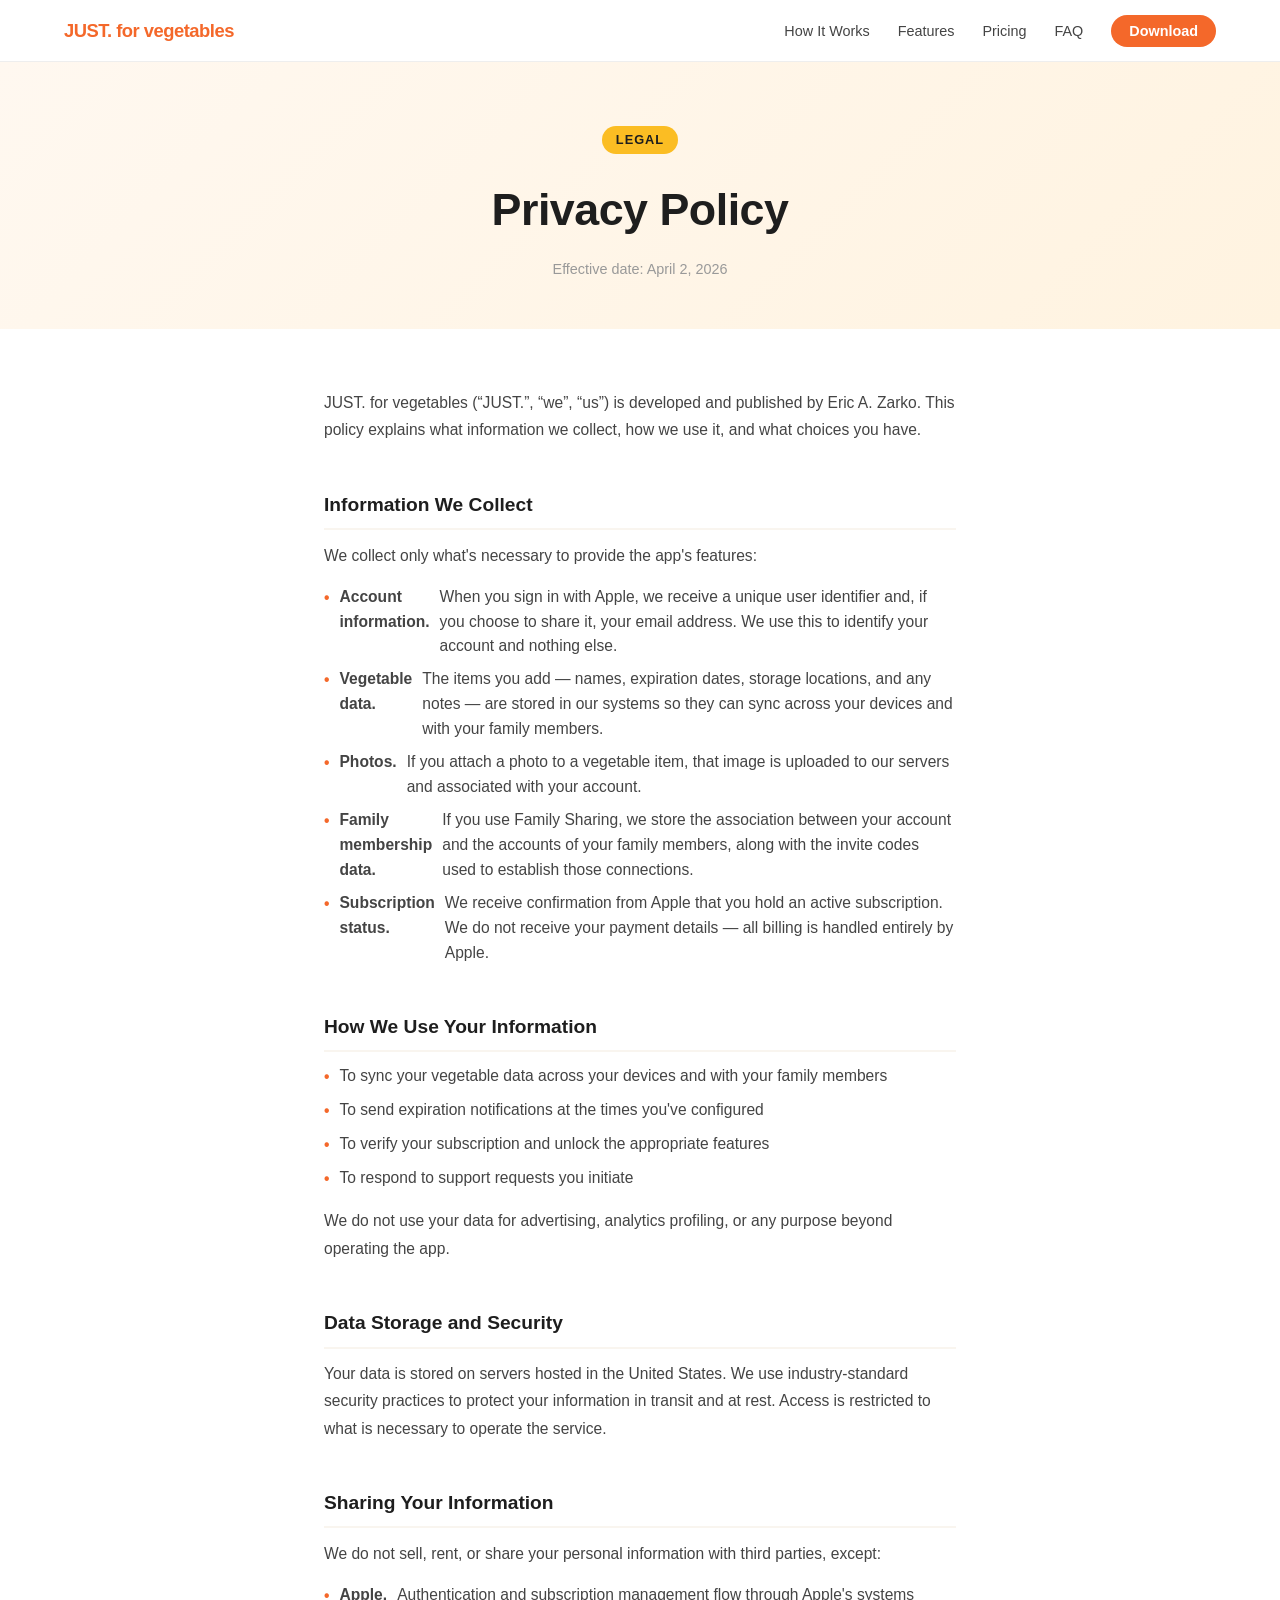
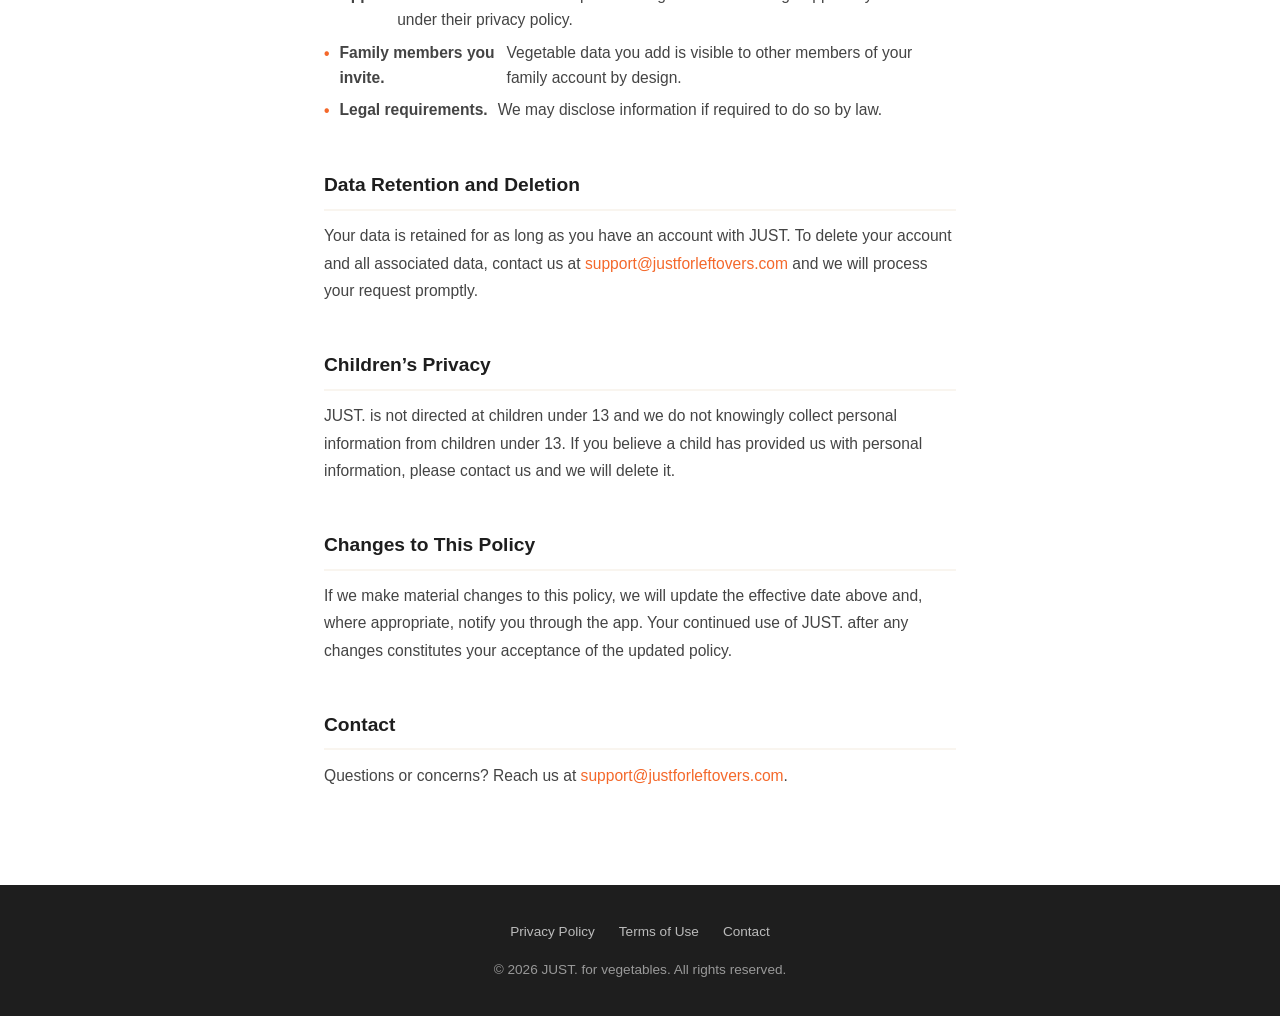
==== privacy.html @ 1070a165 "Initial commit" ====
<!DOCTYPE html>
<html lang="en">
<head>
  <meta charset="UTF-8" />
  <meta name="viewport" content="width=device-width, initial-scale=1.0" />
  <title>Privacy Policy — JUST. for vegetables</title>
  <link rel="stylesheet" href="/style.css" />
</head>
<body>

<!-- NAV -->
<nav>
  <a class="nav-logo" href="/">JUST. for vegetables</a>
  <ul class="nav-links">
    <li><a href="/#how">How It Works</a></li>
    <li><a href="/#features">Features</a></li>
    <li><a href="/#pricing">Pricing</a></li>
    <li><a href="/#faq">FAQ</a></li>
    <li><a href="/#cta" class="nav-cta">Download</a></li>
  </ul>
  <div class="hamburger" id="hamburger" aria-label="Menu">
    <span></span><span></span><span></span>
  </div>
</nav>
<div class="mobile-menu" id="mobileMenu">
  <a href="/#how" onclick="closeMenu()">How It Works</a>
  <a href="/#features" onclick="closeMenu()">Features</a>
  <a href="/#pricing" onclick="closeMenu()">Pricing</a>
  <a href="/#faq" onclick="closeMenu()">FAQ</a>
  <a href="/#cta" onclick="closeMenu()">Download</a>
</div>

<!-- PAGE HEADER -->
<div class="page-header">
  <div class="label">Legal</div>
  <h1>Privacy Policy</h1>
  <p class="meta">Effective date: April 2, 2026</p>
</div>

<!-- POLICY -->
<div class="policy-wrap">

  <p>JUST. for vegetables (&ldquo;JUST.&rdquo;, &ldquo;we&rdquo;, &ldquo;us&rdquo;) is developed and published by Eric A. Zarko. This policy explains what information we collect, how we use it, and what choices you have.</p>

  <h2>Information We Collect</h2>
  <p>We collect only what's necessary to provide the app's features:</p>
  <ul>
    <li><strong>Account information.</strong> When you sign in with Apple, we receive a unique user identifier and, if you choose to share it, your email address. We use this to identify your account and nothing else.</li>
    <li><strong>Vegetable data.</strong> The items you add — names, expiration dates, storage locations, and any notes — are stored in our systems so they can sync across your devices and with your family members.</li>
    <li><strong>Photos.</strong> If you attach a photo to a vegetable item, that image is uploaded to our servers and associated with your account.</li>
    <li><strong>Family membership data.</strong> If you use Family Sharing, we store the association between your account and the accounts of your family members, along with the invite codes used to establish those connections.</li>
    <li><strong>Subscription status.</strong> We receive confirmation from Apple that you hold an active subscription. We do not receive your payment details — all billing is handled entirely by Apple.</li>
  </ul>

  <h2>How We Use Your Information</h2>
  <ul>
    <li>To sync your vegetable data across your devices and with your family members</li>
    <li>To send expiration notifications at the times you've configured</li>
    <li>To verify your subscription and unlock the appropriate features</li>
    <li>To respond to support requests you initiate</li>
  </ul>
  <p>We do not use your data for advertising, analytics profiling, or any purpose beyond operating the app.</p>

  <h2>Data Storage and Security</h2>
  <p>Your data is stored on servers hosted in the United States. We use industry-standard security practices to protect your information in transit and at rest. Access is restricted to what is necessary to operate the service.</p>

  <h2>Sharing Your Information</h2>
  <p>We do not sell, rent, or share your personal information with third parties, except:</p>
  <ul>
    <li><strong>Apple.</strong> Authentication and subscription management flow through Apple's systems under their privacy policy.</li>
    <li><strong>Family members you invite.</strong> Vegetable data you add is visible to other members of your family account by design.</li>
    <li><strong>Legal requirements.</strong> We may disclose information if required to do so by law.</li>
  </ul>

  <h2>Data Retention and Deletion</h2>
  <p>Your data is retained for as long as you have an account with JUST. To delete your account and all associated data, contact us at <a href="mailto:support@justforleftovers.com">support@justforleftovers.com</a> and we will process your request promptly.</p>

  <h2>Children&rsquo;s Privacy</h2>
  <p>JUST. is not directed at children under 13 and we do not knowingly collect personal information from children under 13. If you believe a child has provided us with personal information, please contact us and we will delete it.</p>

  <h2>Changes to This Policy</h2>
  <p>If we make material changes to this policy, we will update the effective date above and, where appropriate, notify you through the app. Your continued use of JUST. after any changes constitutes your acceptance of the updated policy.</p>

  <h2>Contact</h2>
  <p>Questions or concerns? Reach us at <a href="mailto:support@justforleftovers.com">support@justforleftovers.com</a>.</p>

</div>

<!-- FOOTER -->
<footer>
  <div class="footer-links">
    <a href="/privacy.html">Privacy Policy</a>
    <a href="/terms.html">Terms of Use</a>
    <a href="/contact.html">Contact</a>
  </div>
  <p>&copy; 2026 JUST. for vegetables. All rights reserved.</p>
</footer>

<script>
  const hamburger = document.getElementById('hamburger');
  const mobileMenu = document.getElementById('mobileMenu');
  hamburger.addEventListener('click', () => mobileMenu.classList.toggle('open'));
  function closeMenu() { mobileMenu.classList.remove('open'); }
</script>
</body>
</html>
---- style.css ----
*, *::before, *::after { box-sizing: border-box; margin: 0; padding: 0; }

:root {
  --orange:  #F4682A;
  --yellow:  #FBBD23;
  --green:   #4CAF72;
  --dark:    #1E1E1E;
  --mid:     #444;
  --light:   #F9F5EF;
  --white:   #FFFFFF;
  --radius:  14px;
}

html { scroll-behavior: smooth; }

body {
  font-family: -apple-system, BlinkMacSystemFont, "Segoe UI", Roboto, sans-serif;
  background: var(--white);
  color: var(--dark);
  line-height: 1.6;
}

/* ── NAV ── */
nav {
  position: sticky;
  top: 0;
  z-index: 100;
  background: rgba(255,255,255,0.92);
  backdrop-filter: blur(10px);
  border-bottom: 1px solid #eee;
  display: flex;
  align-items: center;
  justify-content: space-between;
  padding: 0 5%;
  height: 62px;
}
.nav-logo {
  font-size: 1.15rem;
  font-weight: 800;
  color: var(--orange);
  letter-spacing: -0.5px;
  text-decoration: none;
}
.nav-links { display: flex; gap: 28px; list-style: none; }
.nav-links a {
  text-decoration: none;
  color: var(--mid);
  font-size: 0.9rem;
  font-weight: 500;
  transition: color 0.2s;
}
.nav-links a:hover { color: var(--orange); }
.nav-cta {
  background: var(--orange);
  color: var(--white) !important;
  padding: 8px 18px;
  border-radius: 20px;
  font-weight: 600 !important;
}
.nav-cta:hover { background: #d9531e; color: var(--white) !important; }
.hamburger { display: none; flex-direction: column; gap: 5px; cursor: pointer; }
.hamburger span { display: block; width: 24px; height: 2px; background: var(--dark); border-radius: 2px; transition: all 0.3s; }
.mobile-menu {
  display: none;
  flex-direction: column;
  gap: 0;
  background: var(--white);
  border-bottom: 1px solid #eee;
  padding: 8px 5%;
}
.mobile-menu a {
  display: block;
  padding: 12px 0;
  text-decoration: none;
  color: var(--mid);
  font-size: 1rem;
  font-weight: 500;
  border-bottom: 1px solid #f0f0f0;
}
.mobile-menu a:last-child { border-bottom: none; }
.mobile-menu.open { display: flex; }

/* ── FOOTER ── */
footer {
  background: var(--dark);
  color: #999;
  text-align: center;
  padding: 36px 5%;
  font-size: 0.85rem;
}
footer a { color: #bbb; text-decoration: none; }
footer a:hover { color: var(--white); }
.footer-links { display: flex; justify-content: center; gap: 24px; margin-bottom: 16px; flex-wrap: wrap; }

/* ── PAGE HEADER (legal pages) ── */
.page-header {
  background: linear-gradient(135deg, #FFF8F0 0%, #FFF3E0 100%);
  padding: 64px 5% 48px;
  text-align: center;
}
.page-header .label {
  display: inline-block;
  background: var(--yellow);
  color: var(--dark);
  font-size: 0.8rem;
  font-weight: 700;
  text-transform: uppercase;
  letter-spacing: 1px;
  padding: 4px 14px;
  border-radius: 20px;
  margin-bottom: 20px;
}
.page-header h1 {
  font-size: clamp(1.8rem, 4vw, 2.8rem);
  font-weight: 900;
  letter-spacing: -0.5px;
  color: var(--dark);
  margin-bottom: 12px;
}
.page-header .meta {
  font-size: 0.9rem;
  color: #999;
}

/* ── POLICY CONTENT (legal pages) ── */
.policy-wrap {
  max-width: 760px;
  margin: 0 auto;
  padding: 60px 5% 80px;
}
.policy-wrap h2 {
  font-size: 1.2rem;
  font-weight: 800;
  color: var(--dark);
  margin: 2.4em 0 0.6em;
  padding-bottom: 0.4em;
  border-bottom: 2px solid var(--light);
}
.policy-wrap p {
  font-size: 0.975rem;
  color: var(--mid);
  line-height: 1.75;
  margin-bottom: 1em;
}
.policy-wrap ul {
  list-style: none;
  margin: 0.5em 0 1em;
  display: flex;
  flex-direction: column;
  gap: 8px;
}
.policy-wrap ul li {
  display: flex;
  align-items: flex-start;
  gap: 10px;
  font-size: 0.975rem;
  color: var(--mid);
  line-height: 1.6;
}
.policy-wrap ul li::before {
  content: "•";
  color: var(--orange);
  font-weight: 900;
  flex-shrink: 0;
  margin-top: 1px;
}
.policy-wrap a { color: var(--orange); text-decoration: none; }
.policy-wrap a:hover { text-decoration: underline; }

/* ── CONTACT FORM (contact page) ── */
.contact-wrap {
  max-width: 620px;
  margin: 0 auto;
  padding: 56px 5% 80px;
}
.contact-form {
  background: var(--white);
  border: 1.5px solid #EEE;
  border-radius: var(--radius);
  padding: 36px 32px;
  display: flex;
  flex-direction: column;
  gap: 22px;
}
.form-row { display: flex; flex-direction: column; gap: 8px; }
.form-row label {
  font-size: 0.85rem;
  font-weight: 700;
  color: var(--dark);
  letter-spacing: 0.2px;
}
.form-row input,
.form-row select,
.form-row textarea {
  font: inherit;
  color: var(--dark);
  background: var(--light);
  border: 1.5px solid #EEE;
  border-radius: 10px;
  padding: 12px 14px;
  transition: border-color 0.2s, background 0.2s;
  width: 100%;
}
.form-row textarea { resize: vertical; min-height: 140px; }
.form-row input:focus,
.form-row select:focus,
.form-row textarea:focus {
  outline: none;
  border-color: var(--orange);
  background: var(--white);
}
.form-row input::placeholder,
.form-row textarea::placeholder { color: #999; }
.honeypot {
  position: absolute;
  left: -9999px;
  width: 1px;
  height: 1px;
  opacity: 0;
}
.form-submit {
  align-self: flex-start;
  border: none;
  font-family: inherit;
}
.form-submit:disabled { opacity: 0.6; cursor: progress; transform: none; box-shadow: none; }
.form-note {
  font-size: 0.85rem;
  color: var(--mid);
  margin-top: 4px;
}
.form-note a { color: var(--orange); text-decoration: none; }
.form-note a:hover { text-decoration: underline; }
.form-success {
  display: none;
  text-align: center;
  background: var(--white);
  border: 1.5px solid var(--green);
  border-radius: var(--radius);
  padding: 48px 32px;
}
.form-success.visible { display: block; }
.form-success-icon {
  width: 56px; height: 56px;
  margin: 0 auto 18px;
  background: var(--green);
  color: var(--white);
  border-radius: 50%;
  display: flex; align-items: center; justify-content: center;
  font-size: 1.6rem;
  font-weight: 900;
}
.form-success h2 { font-size: 1.4rem; font-weight: 800; margin-bottom: 10px; }
.form-success p { font-size: 0.975rem; color: var(--mid); line-height: 1.7; }
.form-success a { color: var(--orange); text-decoration: none; }
.form-success a:hover { text-decoration: underline; }

/* ── SECTIONS (index) ── */
section { padding: 80px 5%; }
.container { max-width: 1000px; margin: 0 auto; }

/* ── HERO ── */
#hero {
  background: linear-gradient(135deg, #FFF8F0 0%, #FFF3E0 100%);
  text-align: center;
  padding: 100px 5% 80px;
}
.hero-tag {
  display: inline-block;
  background: var(--yellow);
  color: var(--dark);
  font-size: 0.8rem;
  font-weight: 700;
  text-transform: uppercase;
  letter-spacing: 1px;
  padding: 4px 14px;
  border-radius: 20px;
  margin-bottom: 24px;
}
#hero h1 {
  font-size: clamp(2.4rem, 6vw, 4rem);
  font-weight: 900;
  line-height: 1.15;
  letter-spacing: -1px;
  margin-bottom: 20px;
  color: var(--dark);
}
#hero h1 span { color: var(--orange); }
#hero p {
  font-size: 1.15rem;
  color: var(--mid);
  max-width: 560px;
  margin: 0 auto 36px;
}
.btn {
  display: inline-block;
  padding: 16px 36px;
  border-radius: 30px;
  font-size: 1rem;
  font-weight: 700;
  text-decoration: none;
  transition: transform 0.15s, box-shadow 0.15s;
  cursor: pointer;
}
.btn:hover { transform: translateY(-2px); box-shadow: 0 8px 24px rgba(0,0,0,0.15); }
.btn-primary { background: var(--orange); color: var(--white); }
.btn-secondary { background: var(--white); color: var(--orange); border: 2px solid var(--orange); margin-left: 12px; }
.hero-note { margin-top: 16px; font-size: 0.85rem; color: #999; }

/* ── STAT BANNER ── */
#stat {
  background: var(--orange);
  color: var(--white);
  text-align: center;
  padding: 60px 5%;
}
#stat h2 { font-size: clamp(1.8rem, 4vw, 2.6rem); font-weight: 900; margin-bottom: 16px; }
#stat p { font-size: 1.1rem; opacity: 0.9; max-width: 620px; margin: 0 auto; }

/* ── HOW IT WORKS ── */
#how { background: var(--white); }
.section-label {
  font-size: 0.8rem;
  font-weight: 700;
  text-transform: uppercase;
  letter-spacing: 1.5px;
  color: var(--orange);
  margin-bottom: 12px;
}
.section-title {
  font-size: clamp(1.8rem, 4vw, 2.4rem);
  font-weight: 900;
  margin-bottom: 16px;
  letter-spacing: -0.5px;
}
.section-sub {
  font-size: 1.05rem;
  color: var(--mid);
  max-width: 560px;
  margin-bottom: 52px;
}
.steps { display: grid; grid-template-columns: repeat(auto-fit, minmax(260px, 1fr)); gap: 32px; }
.step {
  background: var(--light);
  border-radius: var(--radius);
  padding: 32px 28px;
}
.step-num {
  width: 44px; height: 44px;
  background: var(--orange);
  color: var(--white);
  border-radius: 50%;
  display: flex; align-items: center; justify-content: center;
  font-size: 1.1rem;
  font-weight: 900;
  margin-bottom: 20px;
}
.step h3 { font-size: 1.15rem; font-weight: 800; margin-bottom: 10px; }
.step p { color: var(--mid); font-size: 0.95rem; }

/* ── FAMILY ── */
#family { background: var(--light); }
.family-grid { display: grid; grid-template-columns: 1fr 1fr; gap: 60px; align-items: center; }
.family-grid .section-sub { margin-bottom: 28px; }
.family-perks { list-style: none; display: flex; flex-direction: column; gap: 14px; }
.family-perks li {
  display: flex;
  align-items: flex-start;
  gap: 12px;
  font-size: 0.975rem;
  color: var(--mid);
}
.perk-icon {
  width: 28px; height: 28px; min-width: 28px;
  background: var(--green);
  border-radius: 50%;
  display: flex; align-items: center; justify-content: center;
  font-size: 0.85rem;
  color: var(--white);
}
.family-visual {
  background: linear-gradient(135deg, #FFF3E0, #FFE0B2);
  border-radius: 24px;
  padding: 40px 32px;
  display: flex;
  flex-direction: column;
  gap: 14px;
}
.fridge-item {
  background: var(--white);
  border-radius: 10px;
  padding: 14px 18px;
  display: flex;
  align-items: center;
  justify-content: space-between;
  box-shadow: 0 2px 8px rgba(0,0,0,0.06);
}
.fridge-item .name { font-weight: 700; font-size: 0.95rem; }
.fridge-item .loc { font-size: 0.8rem; color: #999; margin-top: 2px; }
.fridge-badge {
  font-size: 0.75rem;
  font-weight: 700;
  padding: 4px 10px;
  border-radius: 12px;
}
.badge-red { background: #FDECEA; color: #C0392B; }
.badge-yellow { background: #FFF8E1; color: #E67E22; }
.badge-green { background: #E8F5E9; color: #27AE60; }

/* ── FEATURES ── */
#features { background: var(--white); }
.features-grid { display: grid; grid-template-columns: repeat(auto-fit, minmax(220px, 1fr)); gap: 24px; }
.feature-card {
  border: 1.5px solid #EEE;
  border-radius: var(--radius);
  padding: 28px 24px;
  transition: border-color 0.2s, box-shadow 0.2s;
}
.feature-card:hover { border-color: var(--orange); box-shadow: 0 4px 16px rgba(244,104,42,0.1); }
.feature-icon { font-size: 2rem; margin-bottom: 14px; }
.feature-card h3 { font-size: 1rem; font-weight: 800; margin-bottom: 8px; }
.feature-card p { font-size: 0.9rem; color: var(--mid); }

/* ── PRICING ── */
#pricing { background: var(--light); text-align: center; }
#pricing .section-title { margin-bottom: 8px; }
#pricing .section-sub { margin: 0 auto 48px; }
.plans { display: grid; grid-template-columns: repeat(auto-fit, minmax(260px, 1fr)); gap: 24px; max-width: 820px; margin: 0 auto; }
.plan {
  background: var(--white);
  border-radius: var(--radius);
  padding: 36px 32px;
  border: 2px solid transparent;
  text-align: left;
  position: relative;
}
.plan.featured { border-color: var(--orange); }
.plan-badge {
  position: absolute;
  top: -13px;
  left: 50%;
  transform: translateX(-50%);
  background: var(--orange);
  color: var(--white);
  font-size: 0.75rem;
  font-weight: 700;
  padding: 3px 14px;
  border-radius: 12px;
  white-space: nowrap;
}
.plan-name { font-size: 0.85rem; font-weight: 700; text-transform: uppercase; letter-spacing: 1px; color: var(--mid); margin-bottom: 10px; }
.plan-price { font-size: 2.6rem; font-weight: 900; color: var(--dark); letter-spacing: -1px; line-height: 1; }
.plan-price span { font-size: 1rem; font-weight: 500; color: var(--mid); }
.plan-desc { font-size: 0.9rem; color: var(--mid); margin: 12px 0 24px; }
.plan-features { list-style: none; display: flex; flex-direction: column; gap: 10px; margin-bottom: 28px; }
.plan-features li { display: flex; align-items: center; gap: 10px; font-size: 0.9rem; color: var(--mid); }
.plan-features li::before { content: "✓"; color: var(--green); font-weight: 700; }
.plan .btn { width: 100%; text-align: center; display: block; }

/* ── FAQ ── */
#faq { background: var(--white); }
#faq .section-sub { margin-bottom: 40px; }
.faq-list { display: flex; flex-direction: column; gap: 12px; max-width: 720px; }
.faq-item {
  border: 1.5px solid #EEE;
  border-radius: var(--radius);
  overflow: hidden;
}
.faq-q {
  width: 100%;
  background: none;
  border: none;
  padding: 20px 24px;
  display: flex;
  justify-content: space-between;
  align-items: center;
  font-size: 1rem;
  font-weight: 700;
  cursor: pointer;
  text-align: left;
  color: var(--dark);
}
.faq-q .chevron {
  font-size: 1.2rem;
  color: var(--orange);
  transition: transform 0.3s;
  flex-shrink: 0;
  margin-left: 16px;
}
.faq-item.open .faq-q .chevron { transform: rotate(180deg); }
.faq-a {
  max-height: 0;
  overflow: hidden;
  transition: max-height 0.35s ease, padding 0.35s ease;
  padding: 0 24px;
  font-size: 0.95rem;
  color: var(--mid);
  line-height: 1.7;
}
.faq-item.open .faq-a { max-height: 200px; padding: 0 24px 20px; }

/* ── FINAL CTA ── */
#cta {
  background: linear-gradient(135deg, var(--orange) 0%, #E8501E 100%);
  text-align: center;
  color: var(--white);
  padding: 100px 5%;
}
#cta h2 { font-size: clamp(2rem, 5vw, 3rem); font-weight: 900; margin-bottom: 16px; letter-spacing: -0.5px; }
#cta p { font-size: 1.1rem; opacity: 0.9; max-width: 500px; margin: 0 auto 36px; }
#cta .btn-primary { background: var(--white); color: var(--orange); }
#cta .hero-note { color: rgba(255,255,255,0.7); }

/* ── RESPONSIVE ── */
@media (max-width: 768px) {
  .nav-links { display: none; }
  .hamburger { display: flex; }
  section { padding: 60px 5%; }
  .family-grid { grid-template-columns: 1fr; gap: 36px; }
  .family-visual { order: -1; }
  .btn-secondary { margin-left: 0; margin-top: 12px; }
  #hero .btn { display: block; width: 100%; max-width: 320px; margin: 0 auto 10px; }
}
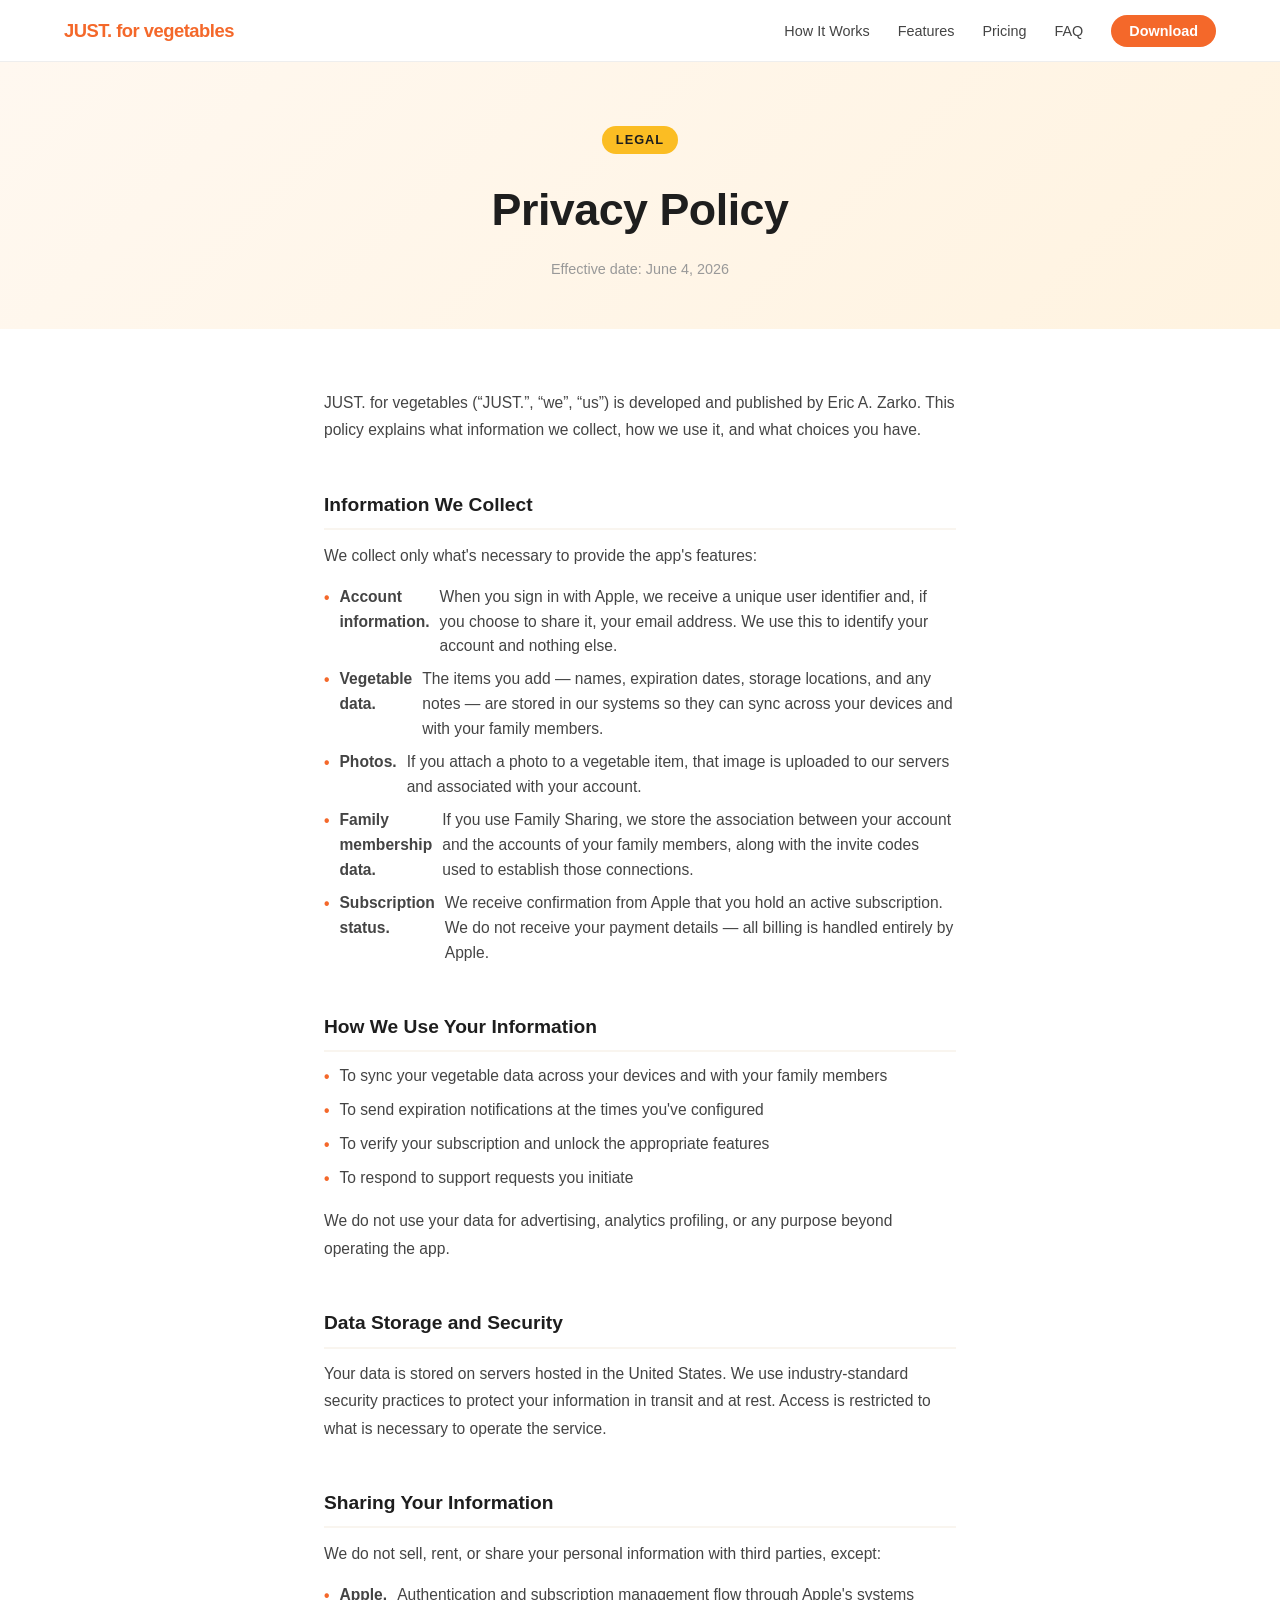
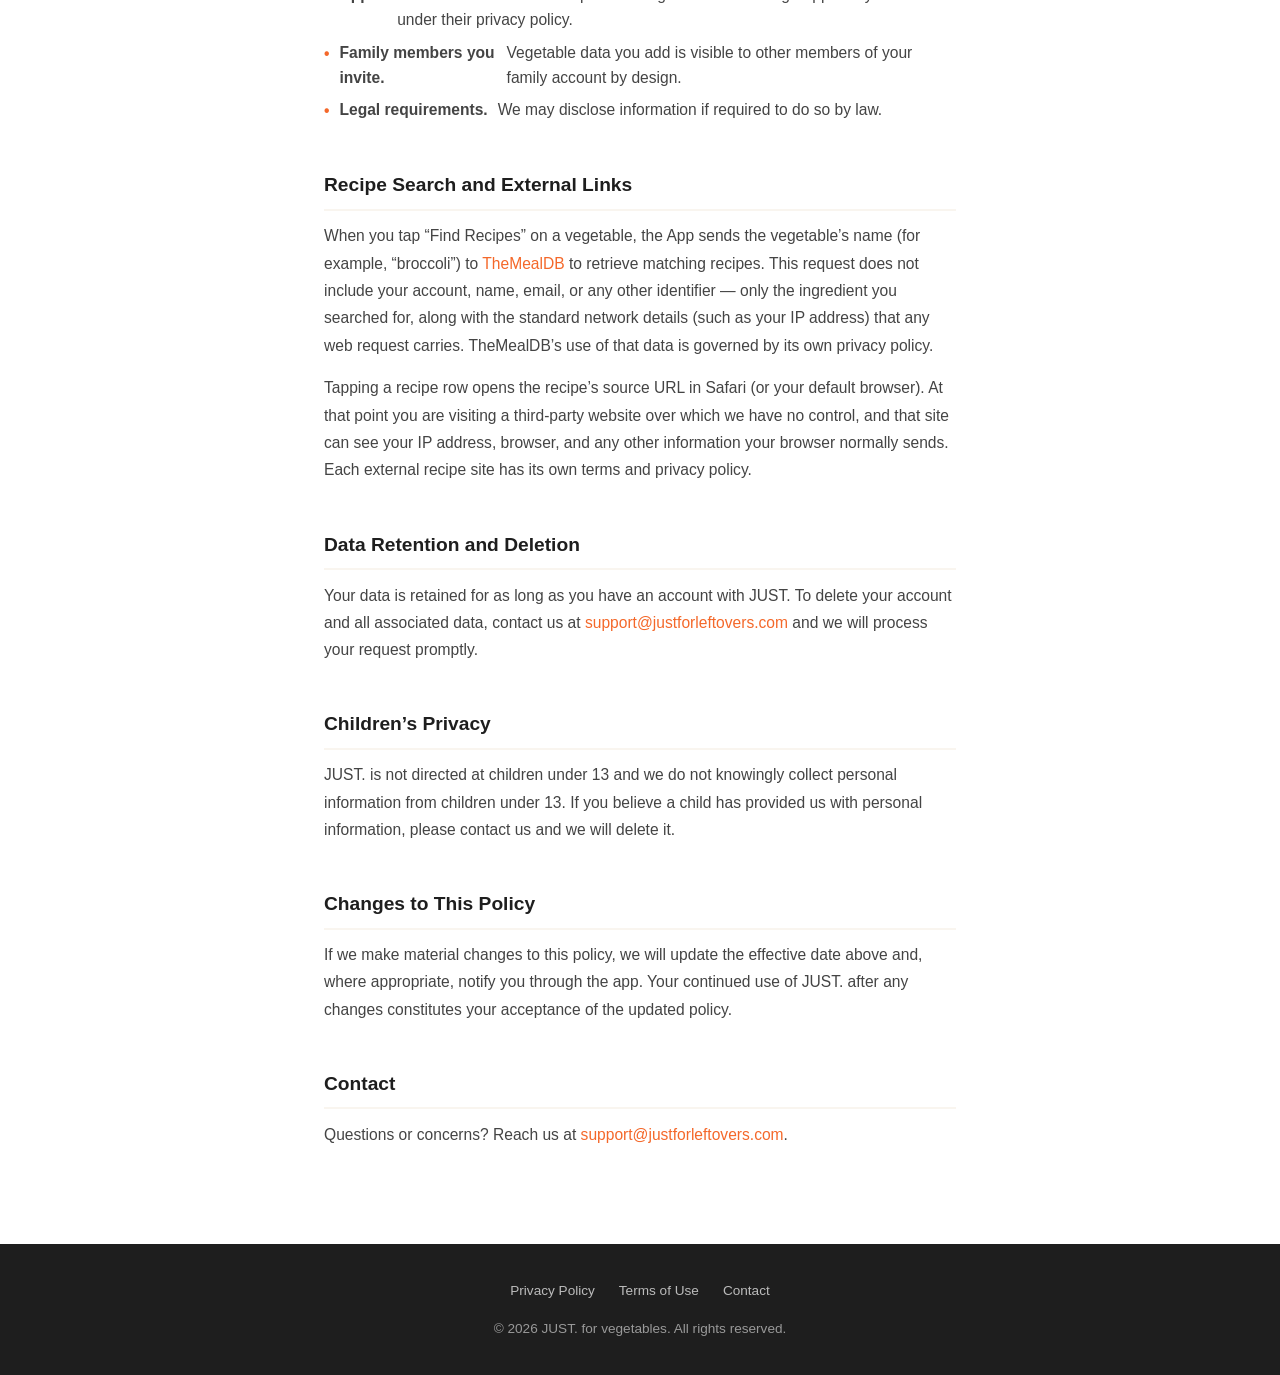
==== commit a8891918: "Disclose recipe search third-party transmissions in privacy policy" ====
--- a/privacy.html
+++ b/privacy.html
@@ -34,7 +34,7 @@
 <div class="page-header">
   <div class="label">Legal</div>
   <h1>Privacy Policy</h1>
-  <p class="meta">Effective date: April 2, 2026</p>
+  <p class="meta">Effective date: June 4, 2026</p>
 </div>
 
 <!-- POLICY -->
@@ -72,6 +72,10 @@
     <li><strong>Legal requirements.</strong> We may disclose information if required to do so by law.</li>
   </ul>
 
+  <h2>Recipe Search and External Links</h2>
+  <p>When you tap &ldquo;Find Recipes&rdquo; on a vegetable, the App sends the vegetable&rsquo;s name (for example, &ldquo;broccoli&rdquo;) to <a href="https://www.themealdb.com">TheMealDB</a> to retrieve matching recipes. This request does not include your account, name, email, or any other identifier — only the ingredient you searched for, along with the standard network details (such as your IP address) that any web request carries. TheMealDB&rsquo;s use of that data is governed by its own privacy policy.</p>
+  <p>Tapping a recipe row opens the recipe&rsquo;s source URL in Safari (or your default browser). At that point you are visiting a third-party website over which we have no control, and that site can see your IP address, browser, and any other information your browser normally sends. Each external recipe site has its own terms and privacy policy.</p>
+
   <h2>Data Retention and Deletion</h2>
   <p>Your data is retained for as long as you have an account with JUST. To delete your account and all associated data, contact us at <a href="mailto:support@justforleftovers.com">support@justforleftovers.com</a> and we will process your request promptly.</p>
 
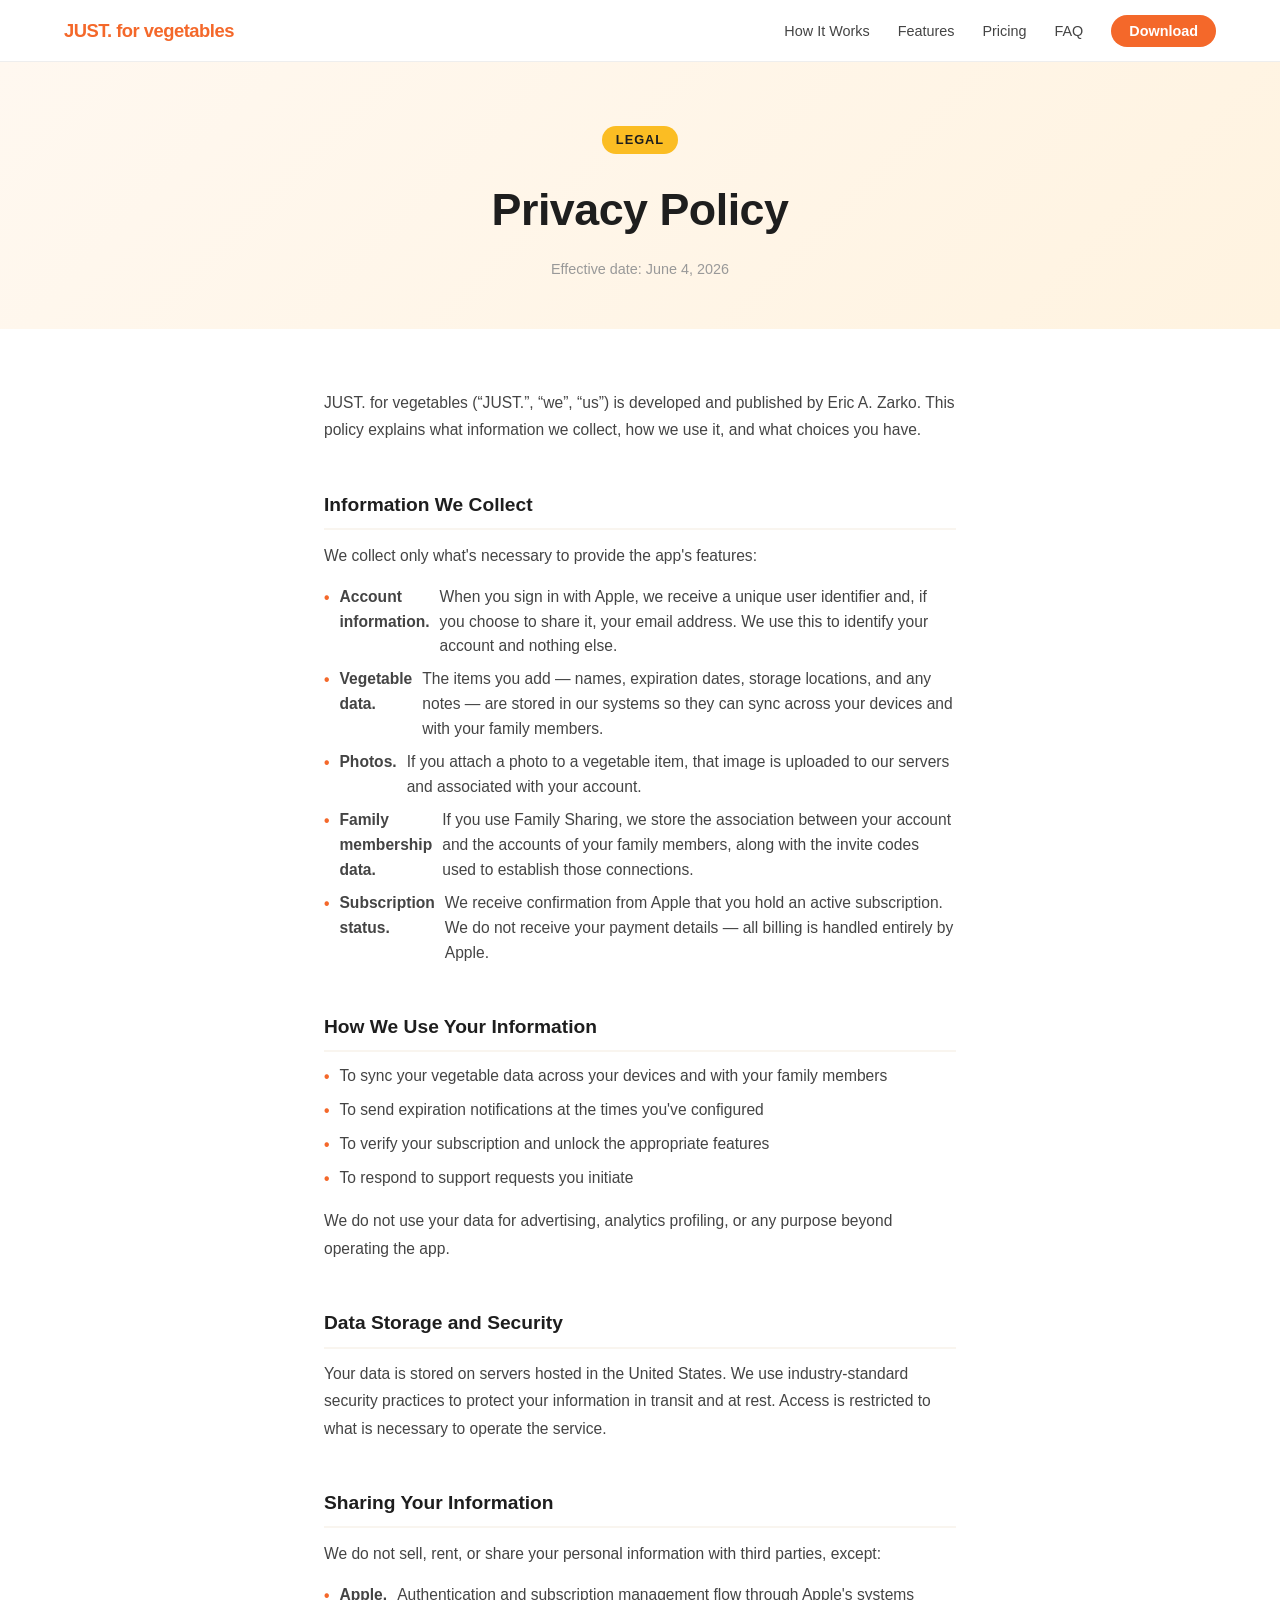
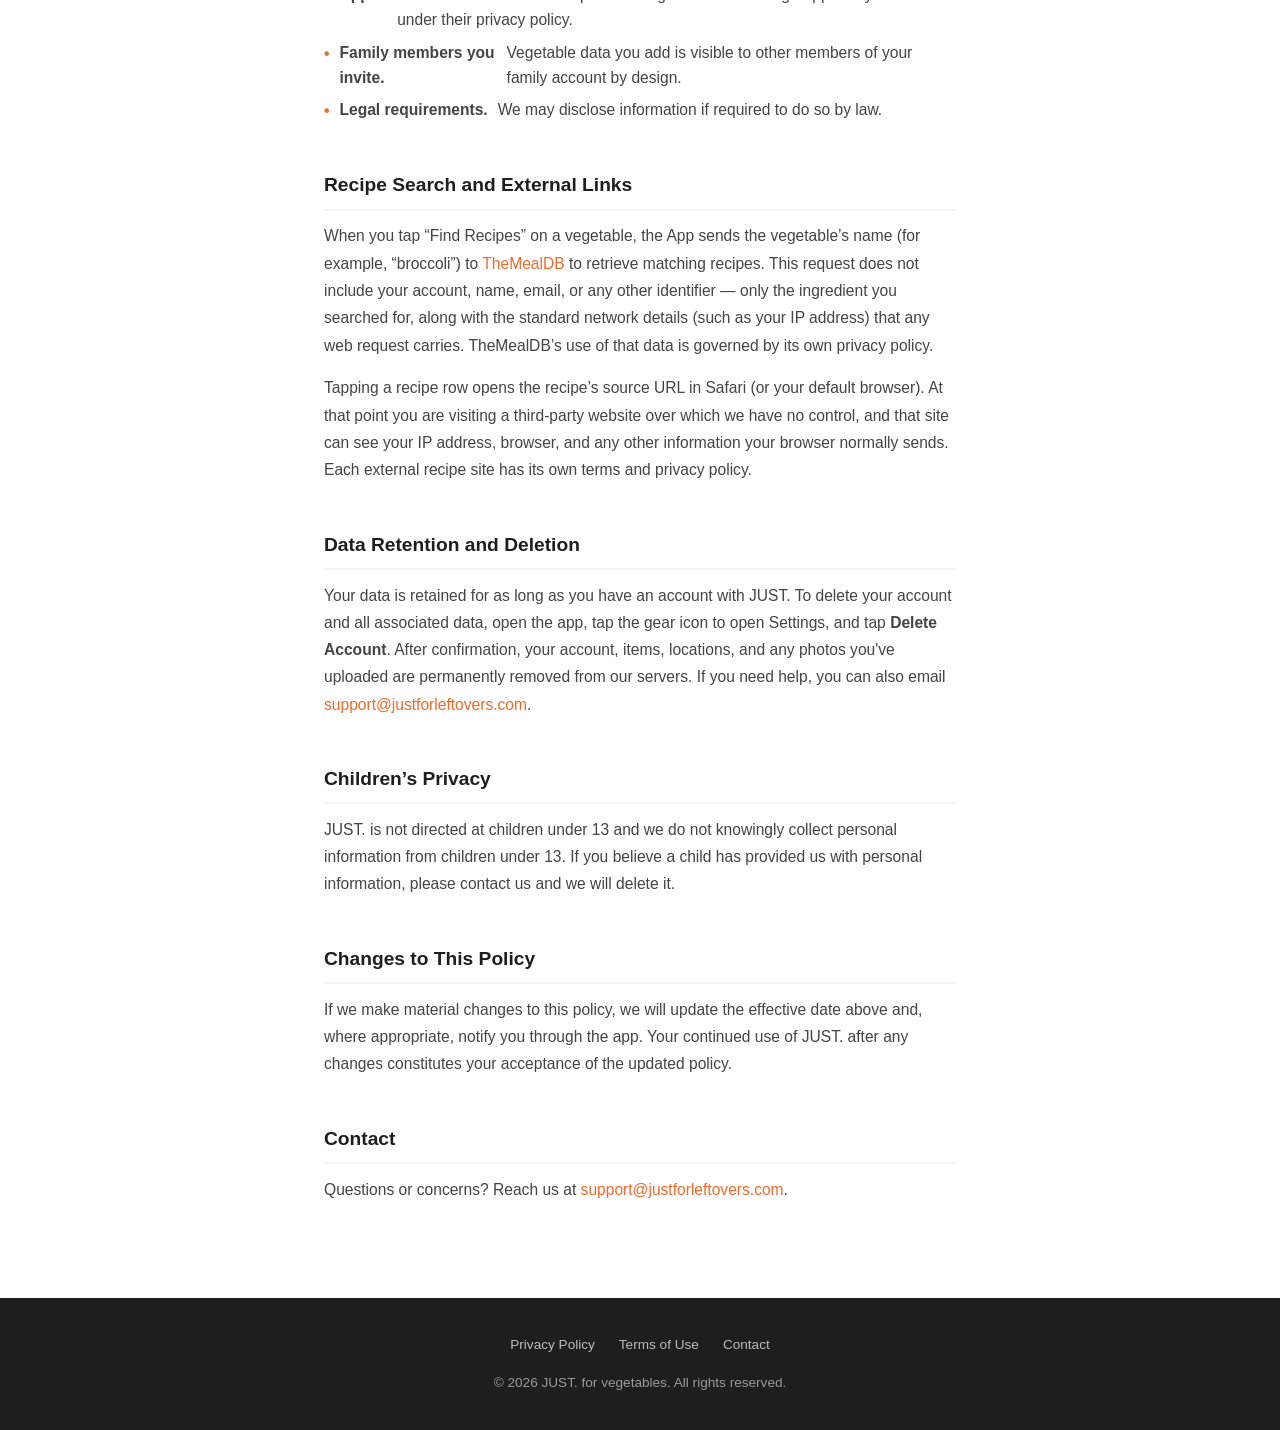
==== commit f184d20f: "Document in-app Delete Account flow in privacy policy" ====
--- a/privacy.html
+++ b/privacy.html
@@ -77,7 +77,7 @@
   <p>Tapping a recipe row opens the recipe&rsquo;s source URL in Safari (or your default browser). At that point you are visiting a third-party website over which we have no control, and that site can see your IP address, browser, and any other information your browser normally sends. Each external recipe site has its own terms and privacy policy.</p>
 
   <h2>Data Retention and Deletion</h2>
-  <p>Your data is retained for as long as you have an account with JUST. To delete your account and all associated data, contact us at <a href="mailto:support@justforleftovers.com">support@justforleftovers.com</a> and we will process your request promptly.</p>
+  <p>Your data is retained for as long as you have an account with JUST. To delete your account and all associated data, open the app, tap the gear icon to open Settings, and tap <strong>Delete Account</strong>. After confirmation, your account, items, locations, and any photos you've uploaded are permanently removed from our servers. If you need help, you can also email <a href="mailto:support@justforleftovers.com">support@justforleftovers.com</a>.</p>
 
   <h2>Children&rsquo;s Privacy</h2>
   <p>JUST. is not directed at children under 13 and we do not knowingly collect personal information from children under 13. If you believe a child has provided us with personal information, please contact us and we will delete it.</p>
